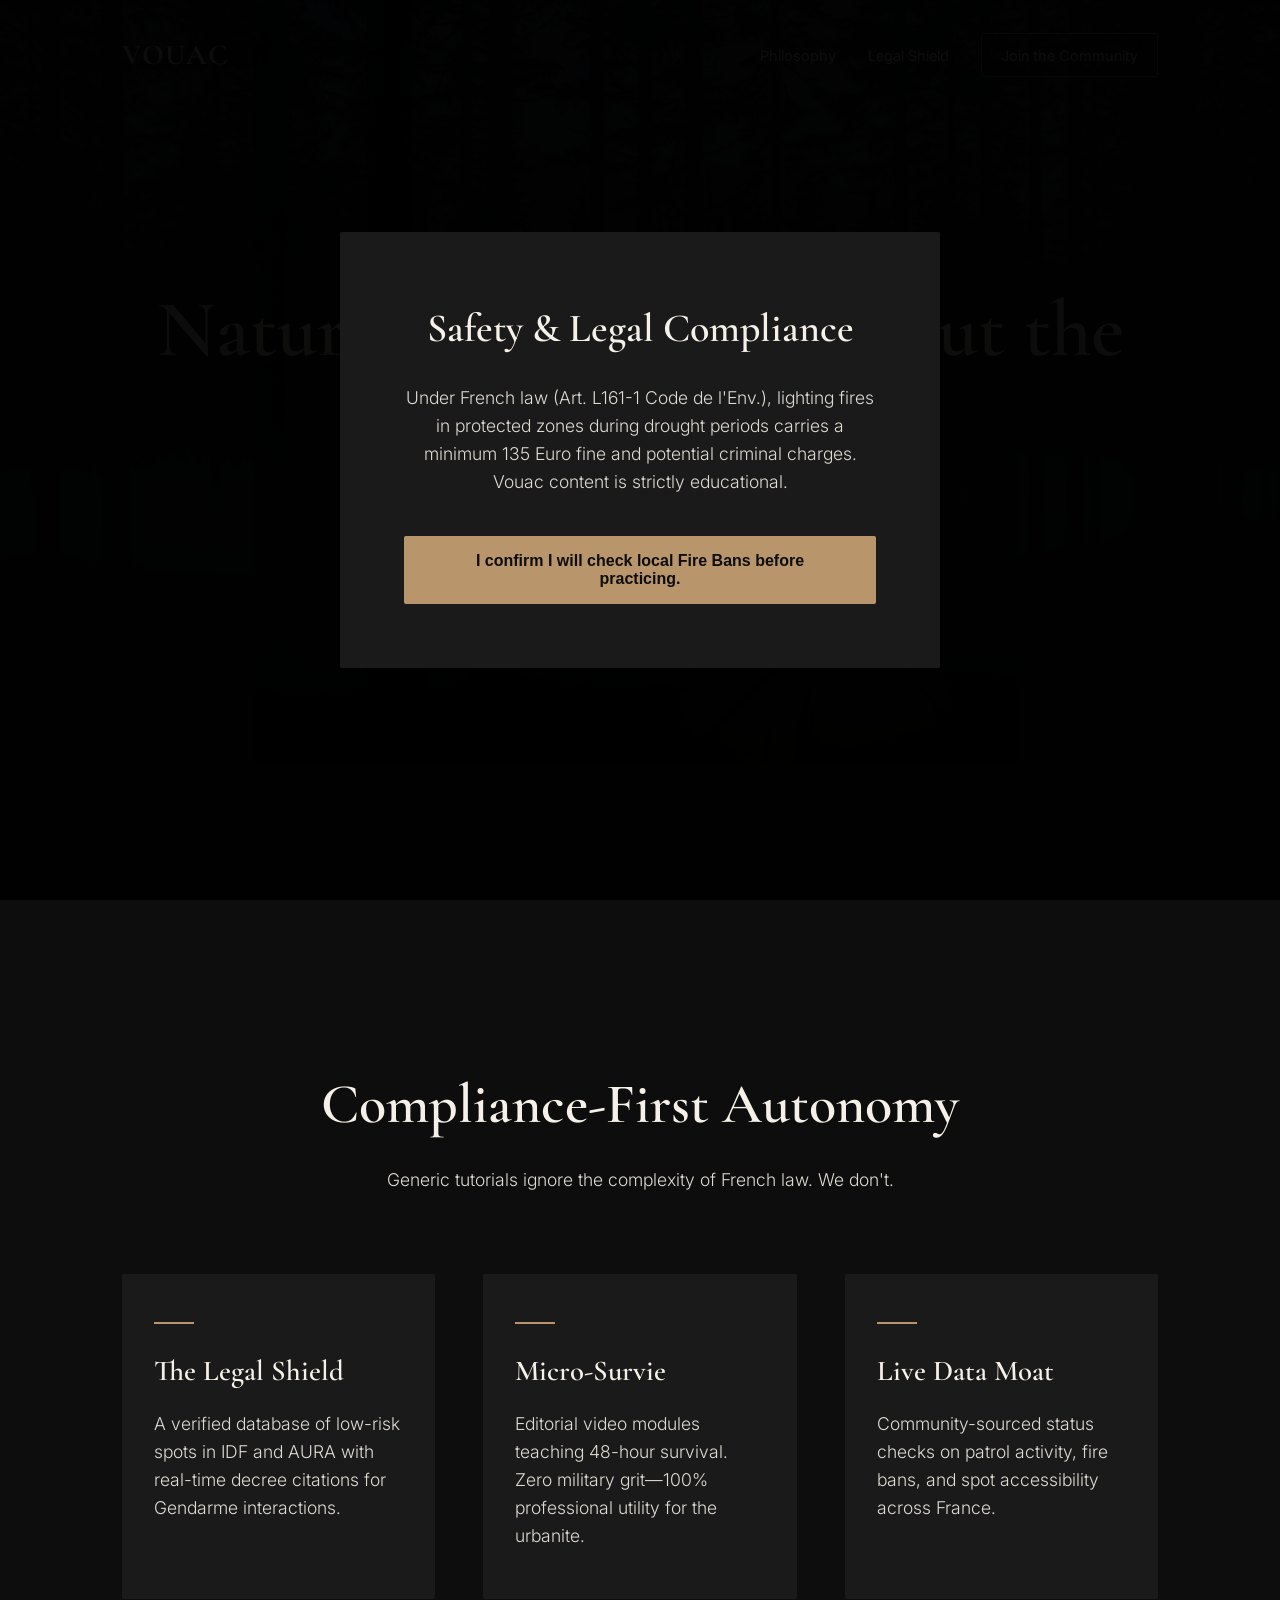
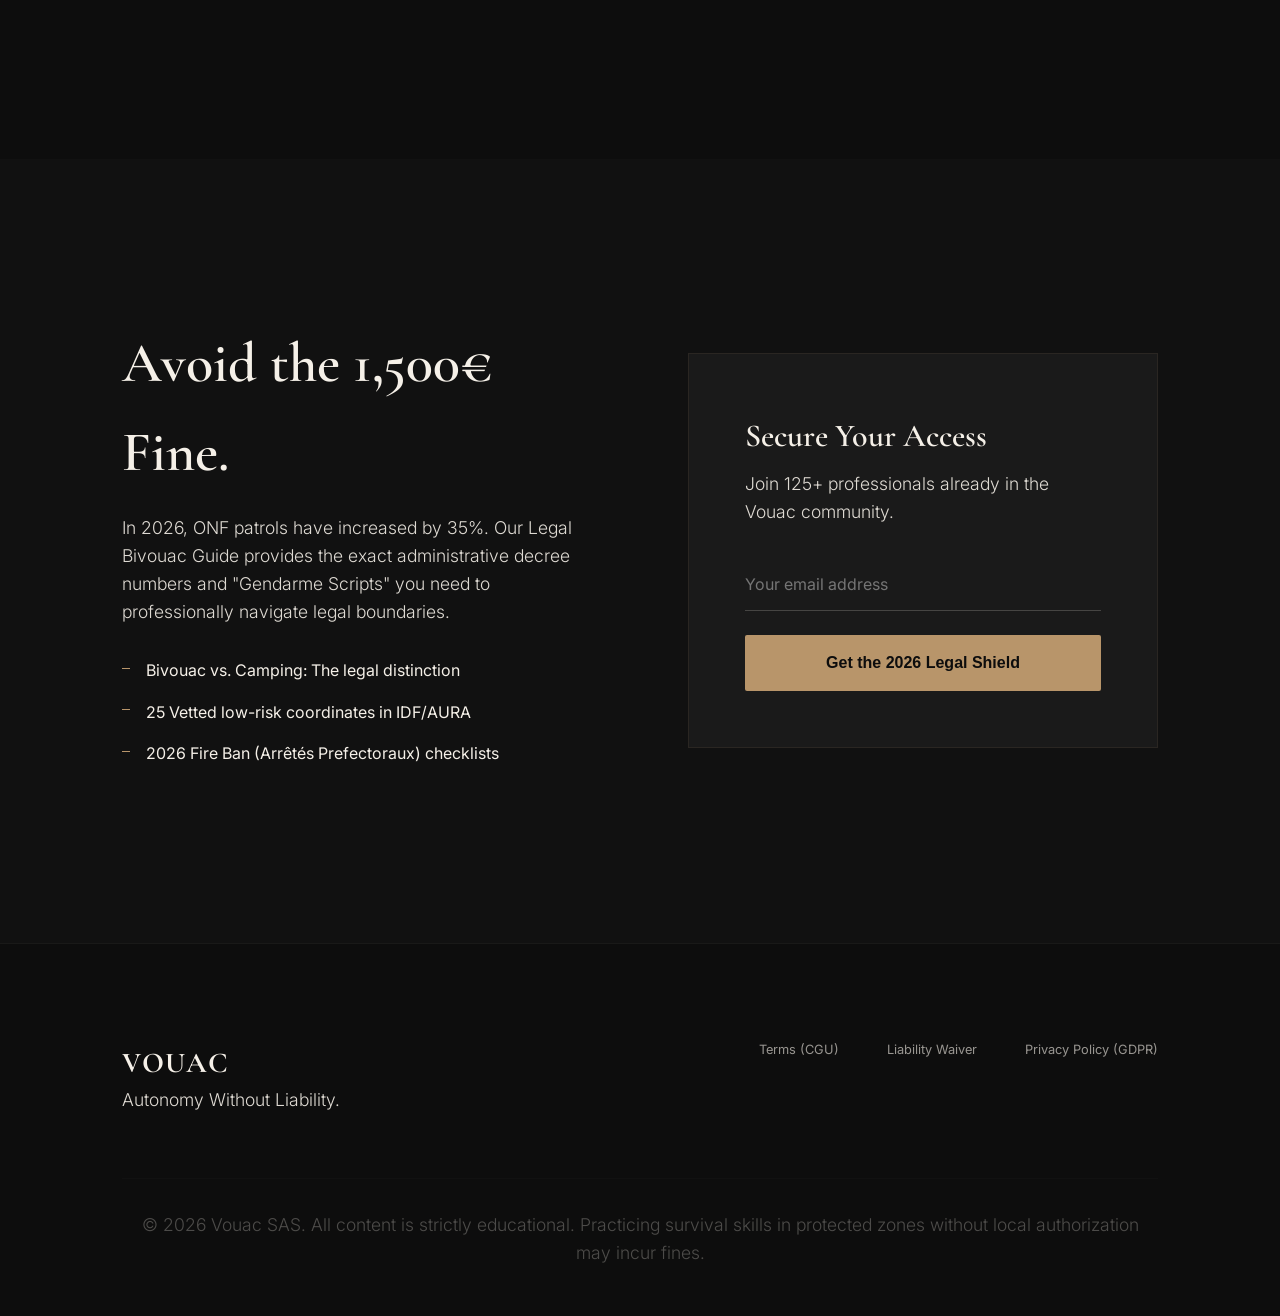
==== index.html @ 2a06ee74 "feat: website generated by baget.ai" ====
<!DOCTYPE html>
<html lang="en">
<head>
    <meta charset="UTF-8">
    <meta name="viewport" content="width=device-width, initial-scale=1.0">
    <title>Vouac | Autonomy Without Liability</title>
    <link rel="preconnect" href="https://fonts.googleapis.com">
    <link rel="preconnect" href="https://fonts.gstatic.com" crossorigin>
    <link href="https://fonts.googleapis.com/css2?family=Cormorant+Garamond:wght@400;600;700&family=Inter:wght@300;400;600&display=swap" rel="stylesheet">
    <link rel="stylesheet" href="style.css">
</head>
<body>

    <header>
        <nav class="container">
            <div class="logo">VOUAC</div>
            <div class="nav-links">
                <a href="#features">Philosophy</a>
                <a href="#shield">Legal Shield</a>
                <a href="#waitlist" class="btn-outline">Join the Community</a>
            </div>
        </nav>
    </header>

    <main>
        <section class="hero">
            <div class="hero-bg" style="background-image: url('images/editorial-photography-of-a-minimalist-bi.png');"></div>
            <div class="hero-overlay"></div>
            <div class="container hero-content">
                <p class="eyebrow">The Intelligence of Bivouacking</p>
                <h1>Nature Autonomy without the Fines.</h1>
                <p class="hero-sub">The legal blueprint for wilderness survival. 48 hours of independence, 100% legal peace of mind.</p>
                <div class="hero-actions">
                    <a href="#waitlist" class="btn-primary">Download the 2026 Legal Guide</a>
                    <a href="#features" class="btn-secondary">Explore the Curriculum</a>
                </div>
            </div>
        </section>

        <section id="features" class="features">
            <div class="container">
                <div class="section-header">
                    <h2>Compliance-First Autonomy</h2>
                    <p>Generic tutorials ignore the complexity of French law. We don't.</p>
                </div>
                <div class="feature-grid">
                    <div class="feature-card">
                        <span class="accent-line"></span>
                        <h3>The Legal Shield</h3>
                        <p>A verified database of low-risk spots in IDF and AURA with real-time decree citations for Gendarme interactions.</p>
                    </div>
                    <div class="feature-card">
                        <span class="accent-line"></span>
                        <h3>Micro-Survie</h3>
                        <p>Editorial video modules teaching 48-hour survival. Zero military grit—100% professional utility for the urbanite.</p>
                    </div>
                    <div class="feature-card">
                        <span class="accent-line"></span>
                        <h3>Live Data Moat</h3>
                        <p>Community-sourced status checks on patrol activity, fire bans, and spot accessibility across France.</p>
                    </div>
                </div>
            </div>
        </section>

        <section id="shield" class="lead-magnet">
            <div class="container split">
                <div class="split-content">
                    <h2>Avoid the 1,500€ Fine.</h2>
                    <p>In 2026, ONF patrols have increased by 35%. Our Legal Bivouac Guide provides the exact administrative decree numbers and "Gendarme Scripts" you need to professionally navigate legal boundaries.</p>
                    <ul class="feature-list">
                        <li>Bivouac vs. Camping: The legal distinction</li>
                        <li>25 Vetted low-risk coordinates in IDF/AURA</li>
                        <li>2026 Fire Ban (Arrêtés Prefectoraux) checklists</li>
                    </ul>
                </div>
                <div id="waitlist" class="split-form">
                    <div class="form-wrapper">
                        <h3>Secure Your Access</h3>
                        <p>Join <span id="signup-count">...</span> professionals already in the Vouac community.</p>
                        <form id="waitlist-form">
                            <input type="email" name="email" placeholder="Your email address" required>
                            <button type="submit" id="submit-btn">Get the 2026 Legal Shield</button>
                        </form>
                        <p id="form-response" class="hidden"></p>
                    </div>
                </div>
            </div>
        </section>
    </main>

    <footer>
        <div class="container">
            <div class="footer-grid">
                <div class="footer-brand">
                    <div class="logo">VOUAC</div>
                    <p>Autonomy Without Liability.</p>
                </div>
                <div class="footer-links">
                    <a href="#">Terms (CGU)</a>
                    <a href="#">Liability Waiver</a>
                    <a href="#">Privacy Policy (GDPR)</a>
                </div>
            </div>
            <div class="footer-legal">
                <p>&copy; 2026 Vouac SAS. All content is strictly educational. Practicing survival skills in protected zones without local authorization may incur fines.</p>
            </div>
        </div>
    </footer>

    <!-- Fire Safety Modal -->
    <div id="legal-fire-gate" class="modal-overlay hidden">
        <div class="modal-content">
            <h3>Safety & Legal Compliance</h3>
            <p>Under French law (Art. L161-1 Code de l'Env.), lighting fires in protected zones during drought periods carries a minimum 135 Euro fine and potential criminal charges. Vouac content is strictly educational.</p>
            <button onclick="closeModal()" class="btn-primary">I confirm I will check local Fire Bans before practicing.</button>
        </div>
    </div>

    <script src="script.js"></script>
</body>
</html>
---- style.css ----
:root {
    --bg-color: #0D0D0D;
    --text-color: #F5F0E8;
    --accent-color: #B8956A;
    --card-bg: #1A1A1A;
    --font-header: 'Cormorant Garamond', serif;
    --font-body: 'Inter', sans-serif;
}

* {
    margin: 0;
    padding: 0;
    box-sizing: border-box;
}

body {
    background-color: var(--bg-color);
    color: var(--text-color);
    font-family: var(--font-body);
    line-height: 1.6;
    overflow-x: hidden;
}

.container {
    max-width: 1100px;
    margin: 0 auto;
    padding: 0 2rem;
}

.hidden {
    display: none !important;
}

/* Typography */
h1, h2, h3 {
    font-family: var(--font-header);
    font-weight: 600;
}

h1 {
    font-size: clamp(3rem, 8vw, 5rem);
    line-height: 1.1;
    margin-bottom: 1.5rem;
}

h2 {
    font-size: clamp(2rem, 5vw, 3.5rem);
    margin-bottom: 1rem;
}

p {
    font-weight: 300;
    font-size: 1.1rem;
    opacity: 0.9;
}

.eyebrow {
    font-family: var(--font-body);
    text-transform: uppercase;
    letter-spacing: 0.2rem;
    font-size: 0.8rem;
    color: var(--accent-color);
    margin-bottom: 1rem;
    display: block;
}

/* Navigation */
header {
    position: absolute;
    top: 0;
    width: 100%;
    z-index: 100;
    padding: 2rem 0;
}

nav {
    display: flex;
    justify-content: space-between;
    align-items: center;
}

.logo {
    font-family: var(--font-header);
    font-size: 1.8rem;
    font-weight: 700;
    letter-spacing: 0.1rem;
    color: var(--text-color);
}

.nav-links {
    display: flex;
    gap: 2rem;
    align-items: center;
}

.nav-links a {
    color: var(--text-color);
    text-decoration: none;
    font-size: 0.9rem;
    transition: color 0.3s;
}

.nav-links a:hover {
    color: var(--accent-color);
}

/* Buttons */
.btn-primary {
    background-color: var(--accent-color);
    color: var(--bg-color);
    padding: 1rem 2rem;
    text-decoration: none;
    font-weight: 600;
    border-radius: 2px;
    transition: all 0.3s;
    display: inline-block;
}

.btn-primary:hover {
    box-shadow: 0 0 30px rgba(184, 149, 106, 0.2);
    transform: translateY(-2px);
}

.btn-secondary {
    background: transparent;
    border: 1px solid rgba(245, 240, 228, 0.3);
    color: var(--text-color);
    padding: 1rem 2rem;
    text-decoration: none;
    font-weight: 400;
    border-radius: 2px;
    margin-left: 1rem;
    transition: all 0.3s;
    display: inline-block;
}

.btn-secondary:hover {
    border-color: var(--accent-color);
}

.btn-outline {
    border: 1px solid var(--accent-color);
    color: var(--accent-color);
    padding: 0.6rem 1.2rem;
    text-decoration: none;
    border-radius: 2px;
    font-size: 0.8rem;
}

/* Hero Section */
.hero {
    height: 100vh;
    position: relative;
    display: flex;
    align-items: center;
    overflow: hidden;
}

.hero-bg {
    position: absolute;
    top: 0;
    left: 0;
    width: 100%;
    height: 100%;
    background-size: cover;
    background-position: center;
    filter: brightness(0.6);
}

.hero-overlay {
    position: absolute;
    top: 0;
    left: 0;
    width: 100%;
    height: 100%;
    background: linear-gradient(0deg, rgba(13,13,13,1) 0%, rgba(13,13,13,0.4) 100%);
}

.hero-content {
    position: relative;
    z-index: 10;
    text-align: center;
}

.hero-sub {
    max-width: 600px;
    margin: 0 auto 2.5rem;
    font-size: 1.25rem;
}

/* Features */
.features {
    padding: 10rem 0;
}

.section-header {
    text-align: center;
    margin-bottom: 5rem;
}

.feature-grid {
    display: grid;
    grid-template-columns: repeat(auto-fit, minmax(300px, 1fr));
    gap: 3rem;
}

.feature-card {
    background-color: var(--card-bg);
    padding: 3rem 2rem;
    border-radius: 2px;
    transition: transform 0.3s, box-shadow 0.3s;
    position: relative;
}

.feature-card:hover {
    transform: translateY(-10px);
    box-shadow: 0 10px 40px rgba(0,0,0,0.5);
}

.accent-line {
    display: block;
    width: 40px;
    height: 2px;
    background-color: var(--accent-color);
    margin-bottom: 1.5rem;
}

.feature-card h3 {
    margin-bottom: 1rem;
    font-size: 1.8rem;
}

/* Lead Magnet */
.lead-magnet {
    padding: 10rem 0;
    background-color: #111;
}

.split {
    display: grid;
    grid-template-columns: 1fr 1fr;
    gap: 6rem;
    align-items: center;
}

.feature-list {
    list-style: none;
    margin-top: 2rem;
}

.feature-list li {
    margin-bottom: 1rem;
    padding-left: 1.5rem;
    position: relative;
}

.feature-list li::before {
    content: '';
    position: absolute;
    left: 0;
    top: 0.6rem;
    width: 8px;
    height: 1px;
    background-color: var(--accent-color);
}

.form-wrapper {
    background-color: var(--card-bg);
    padding: 3.5rem;
    border: 1px solid rgba(184, 149, 106, 0.1);
}

.form-wrapper h3 {
    margin-bottom: 0.5rem;
    font-size: 2rem;
}

.form-wrapper p {
    margin-bottom: 2rem;
}

form {
    display: flex;
    flex-direction: column;
    gap: 1.5rem;
}

input {
    background: transparent;
    border: none;
    border-bottom: 1px solid rgba(245, 240, 228, 0.2);
    padding: 1rem 0;
    color: var(--text-color);
    font-family: var(--font-body);
    font-size: 1rem;
    outline: none;
    transition: border-color 0.3s;
}

input:focus {
    border-color: var(--accent-color);
}

button {
    background-color: var(--accent-color);
    color: var(--bg-color);
    border: none;
    padding: 1.2rem;
    font-size: 1rem;
    font-weight: 600;
    border-radius: 2px;
    cursor: pointer;
    transition: all 0.3s;
}

button:hover {
    box-shadow: 0 0 30px rgba(184, 149, 106, 0.2);
}

/* Modal */
.modal-overlay {
    position: fixed;
    top: 0;
    left: 0;
    width: 100%;
    height: 100%;
    background: rgba(0,0,0,0.95);
    z-index: 1000;
    display: flex;
    align-items: center;
    justify-content: center;
}

.modal-content {
    background: var(--card-bg);
    padding: 4rem;
    max-width: 600px;
    text-align: center;
    border-radius: 2px;
}

.modal-content h3 {
    font-size: 2.5rem;
    margin-bottom: 1.5rem;
}

.modal-content p {
    margin-bottom: 2.5rem;
}

/* Footer */
footer {
    padding: 6rem 0 3rem;
    border-top: 1px solid rgba(245, 240, 228, 0.05);
}

.footer-grid {
    display: flex;
    justify-content: space-between;
    margin-bottom: 4rem;
}

.footer-links {
    display: flex;
    gap: 3rem;
}

.footer-links a {
    color: var(--text-color);
    text-decoration: none;
    opacity: 0.6;
    font-size: 0.8rem;
    transition: opacity 0.3s;
}

.footer-links a:hover {
    opacity: 1;
}

.footer-legal {
    text-align: center;
    opacity: 0.3;
    font-size: 0.75rem;
    border-top: 1px solid rgba(245, 240, 228, 0.05);
    padding-top: 2rem;
}

@media (max-width: 768px) {
    .nav-links { display: none; }
    .split { grid-template-columns: 1fr; gap: 3rem; }
    .hero-actions { display: flex; flex-direction: column; gap: 1rem; }
    .btn-secondary { margin-left: 0; }
}
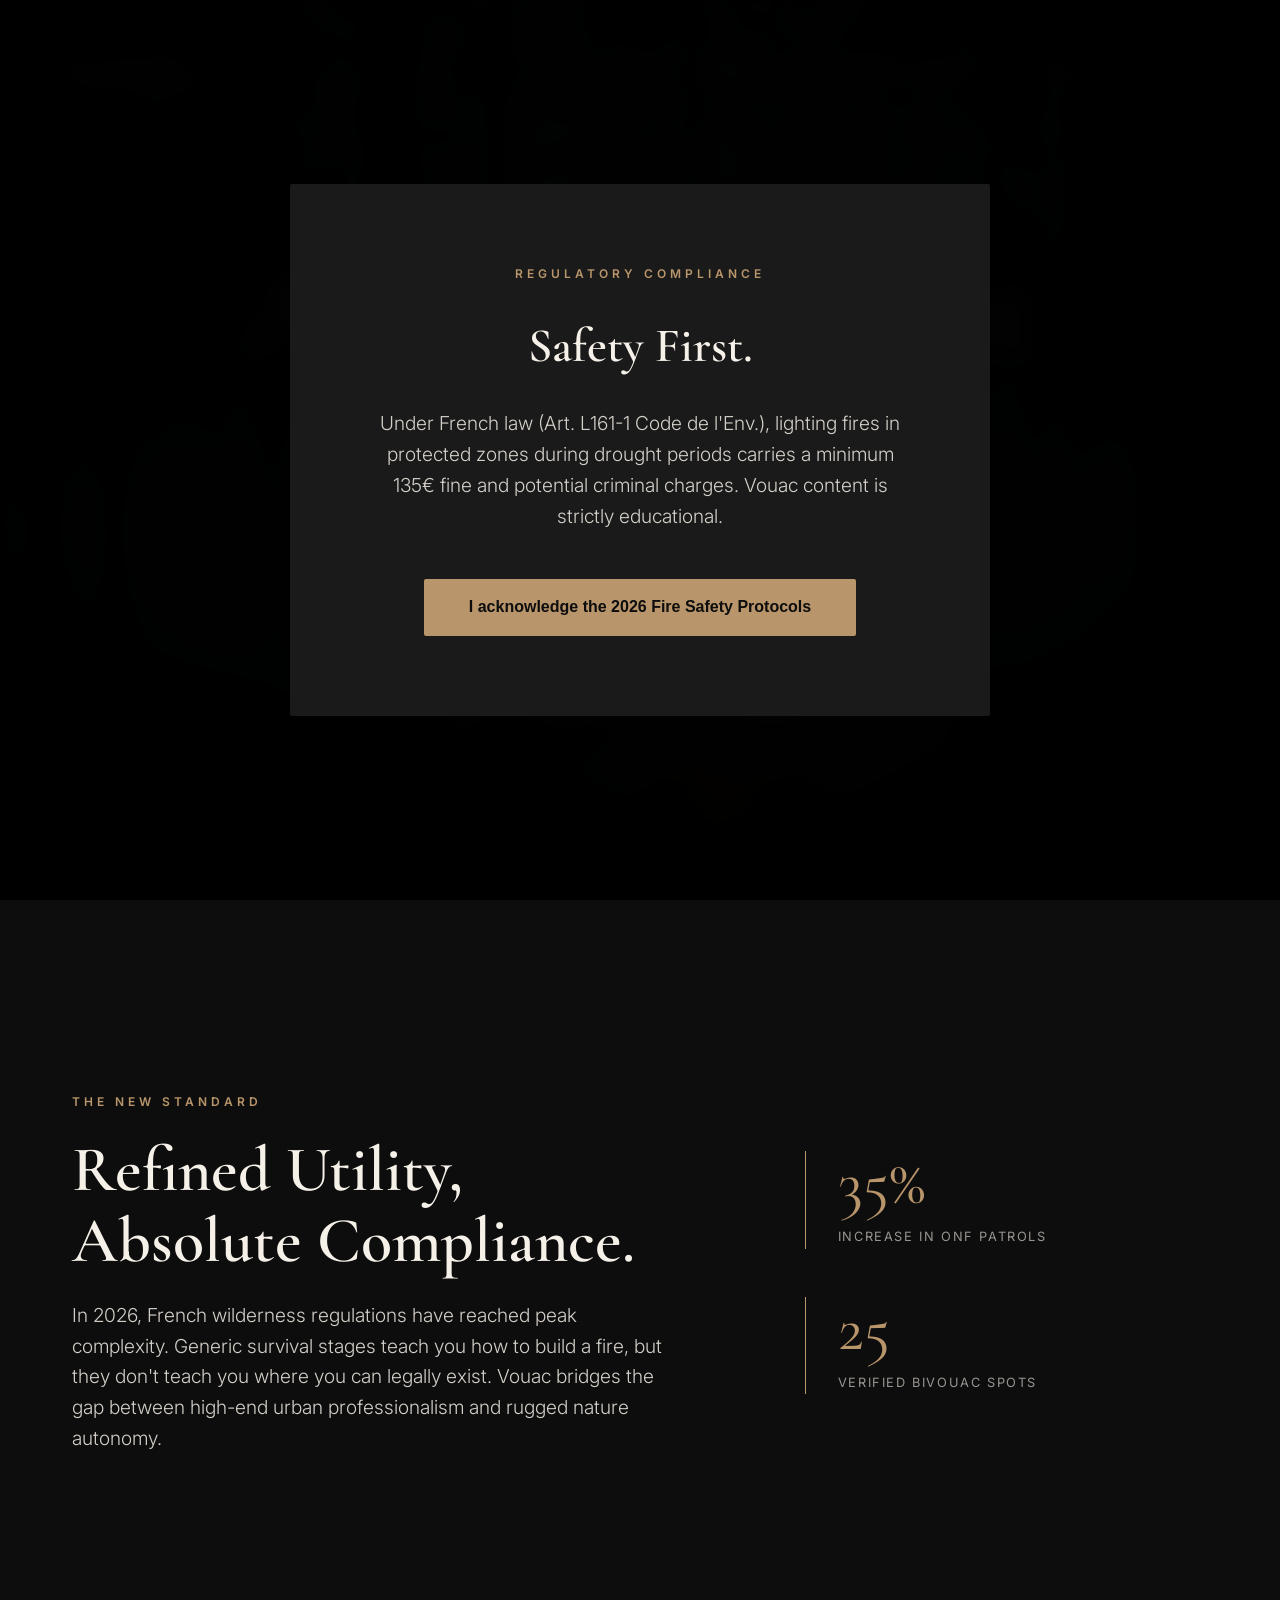
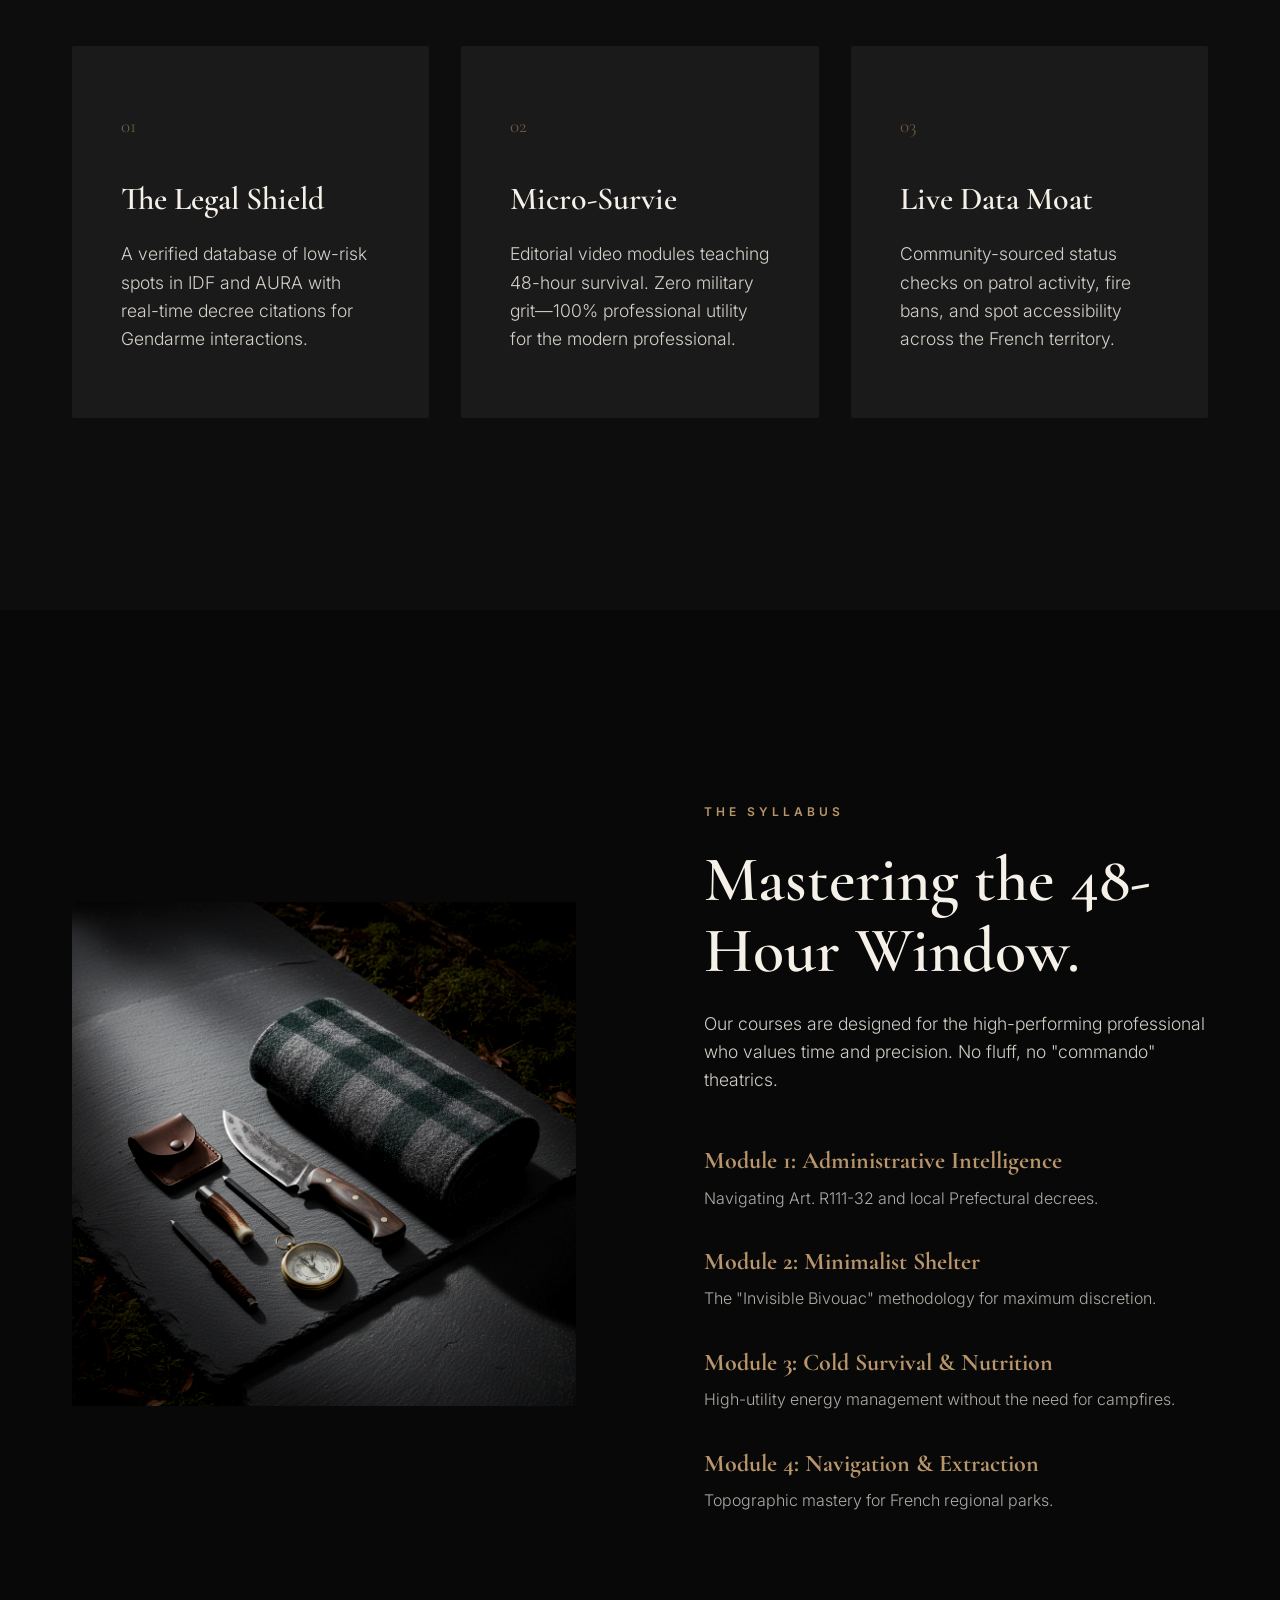
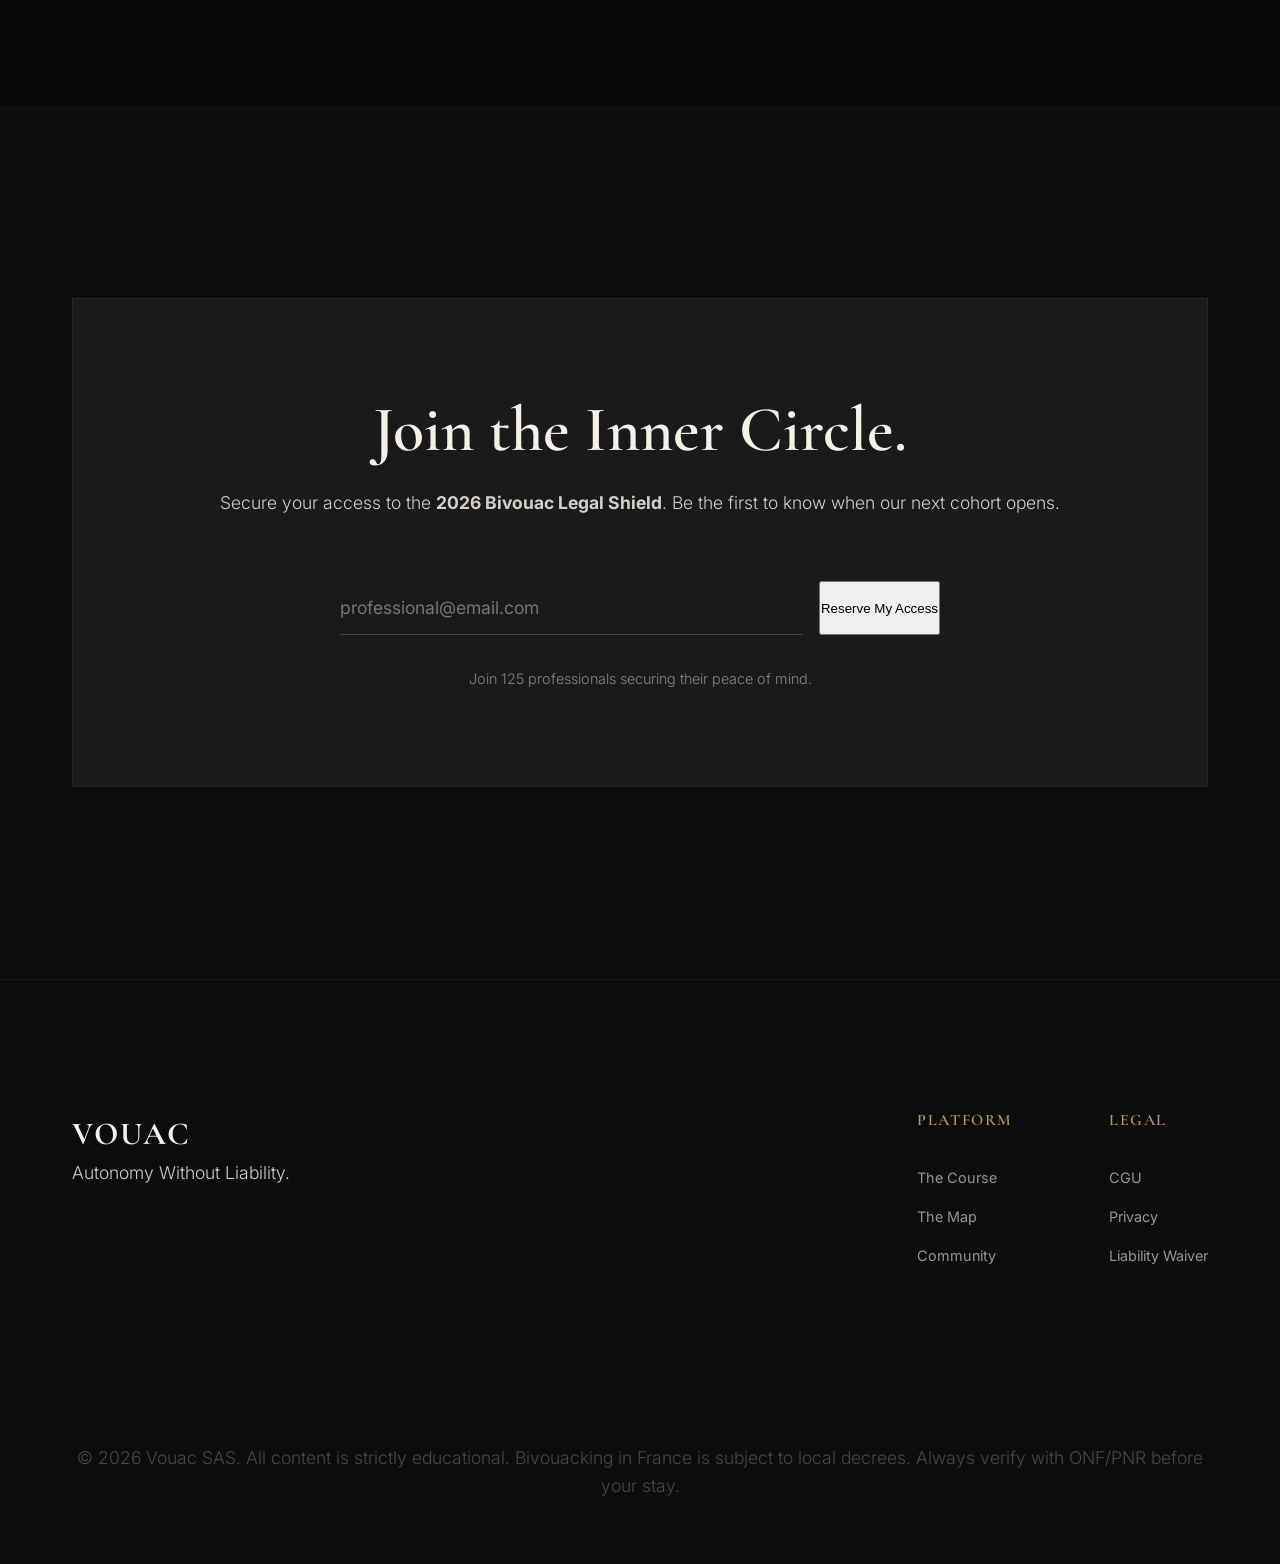
==== commit 01ce2285: "feat: website generated by baget.ai" ====
--- a/index.html
+++ b/index.html
@@ -6,7 +6,7 @@
     <title>Vouac | Autonomy Without Liability</title>
     <link rel="preconnect" href="https://fonts.googleapis.com">
     <link rel="preconnect" href="https://fonts.gstatic.com" crossorigin>
-    <link href="https://fonts.googleapis.com/css2?family=Cormorant+Garamond:wght@400;600;700&family=Inter:wght@300;400;600&display=swap" rel="stylesheet">
+    <link href="https://fonts.googleapis.com/css2?family=Cormorant+Garamond:ital,wght@0,400;0,600;0,700;1,400&family=Inter:wght@300;400;600&display=swap" rel="stylesheet">
     <link rel="stylesheet" href="style.css">
 </head>
 <body>
@@ -15,74 +15,127 @@
         <nav class="container">
             <div class="logo">VOUAC</div>
             <div class="nav-links">
-                <a href="#features">Philosophy</a>
+                <a href="#philosophy">Philosophy</a>
+                <a href="#curriculum">Curriculum</a>
                 <a href="#shield">Legal Shield</a>
-                <a href="#waitlist" class="btn-outline">Join the Community</a>
+                <a href="#waitlist" class="cta-nav">Secure Access</a>
             </div>
         </nav>
     </header>
 
     <main>
+        <!-- Hero Section -->
         <section class="hero">
             <div class="hero-bg" style="background-image: url('images/editorial-photography-of-a-minimalist-bi.png');"></div>
             <div class="hero-overlay"></div>
             <div class="container hero-content">
-                <p class="eyebrow">The Intelligence of Bivouacking</p>
-                <h1>Nature Autonomy without the Fines.</h1>
-                <p class="hero-sub">The legal blueprint for wilderness survival. 48 hours of independence, 100% legal peace of mind.</p>
+                <span class="eyebrow">The Intelligence of Bivouacking</span>
+                <h1>Autonomy Without Liability.</h1>
+                <p class="hero-sub">Vouac is the legal blueprint for wilderness survival in France. Mastering the wild without the 1,500€ fine.</p>
                 <div class="hero-actions">
-                    <a href="#waitlist" class="btn-primary">Download the 2026 Legal Guide</a>
-                    <a href="#features" class="btn-secondary">Explore the Curriculum</a>
+                    <a href="#waitlist" class="btn-primary">Get the 2026 Legal Guide</a>
+                    <a href="#philosophy" class="btn-secondary">Learn Our Philosophy</a>
                 </div>
             </div>
         </section>
 
-        <section id="features" class="features">
+        <!-- Philosophy Section -->
+        <section id="philosophy" class="philosophy">
             <div class="container">
-                <div class="section-header">
-                    <h2>Compliance-First Autonomy</h2>
-                    <p>Generic tutorials ignore the complexity of French law. We don't.</p>
-                </div>
-                <div class="feature-grid">
-                    <div class="feature-card">
-                        <span class="accent-line"></span>
-                        <h3>The Legal Shield</h3>
-                        <p>A verified database of low-risk spots in IDF and AURA with real-time decree citations for Gendarme interactions.</p>
+                <div class="split-intro">
+                    <div class="intro-text">
+                        <span class="eyebrow">The New Standard</span>
+                        <h2>Refined Utility, Absolute Compliance.</h2>
+                        <p>In 2026, French wilderness regulations have reached peak complexity. Generic survival stages teach you how to build a fire, but they don't teach you where you can legally exist. Vouac bridges the gap between high-end urban professionalism and rugged nature autonomy.</p>
                     </div>
-                    <div class="feature-card">
-                        <span class="accent-line"></span>
-                        <h3>Micro-Survie</h3>
-                        <p>Editorial video modules teaching 48-hour survival. Zero military grit—100% professional utility for the urbanite.</p>
-                    </div>
-                    <div class="feature-card">
-                        <span class="accent-line"></span>
-                        <h3>Live Data Moat</h3>
-                        <p>Community-sourced status checks on patrol activity, fire bans, and spot accessibility across France.</p>
+                    <div class="intro-stats">
+                        <div class="stat-card">
+                            <span class="stat-number">35%</span>
+                            <span class="stat-label">Increase in ONF Patrols</span>
+                        </div>
+                        <div class="stat-card">
+                            <span class="stat-number">25</span>
+                            <span class="stat-label">Verified Bivouac Spots</span>
+                        </div>
                     </div>
                 </div>
             </div>
         </section>
 
-        <section id="shield" class="lead-magnet">
-            <div class="container split">
-                <div class="split-content">
-                    <h2>Avoid the 1,500€ Fine.</h2>
-                    <p>In 2026, ONF patrols have increased by 35%. Our Legal Bivouac Guide provides the exact administrative decree numbers and "Gendarme Scripts" you need to professionally navigate legal boundaries.</p>
-                    <ul class="feature-list">
-                        <li>Bivouac vs. Camping: The legal distinction</li>
-                        <li>25 Vetted low-risk coordinates in IDF/AURA</li>
-                        <li>2026 Fire Ban (Arrêtés Prefectoraux) checklists</li>
+        <!-- Feature Grid -->
+        <section class="features">
+            <div class="container">
+                <div class="feature-grid">
+                    <div class="feature-card">
+                        <div class="card-icon">01</div>
+                        <h3>The Legal Shield</h3>
+                        <p>A verified database of low-risk spots in IDF and AURA with real-time decree citations for Gendarme interactions.</p>
+                    </div>
+                    <div class="feature-card">
+                        <div class="card-icon">02</div>
+                        <h3>Micro-Survie</h3>
+                        <p>Editorial video modules teaching 48-hour survival. Zero military grit—100% professional utility for the modern professional.</p>
+                    </div>
+                    <div class="feature-card">
+                        <div class="card-icon">03</div>
+                        <h3>Live Data Moat</h3>
+                        <p>Community-sourced status checks on patrol activity, fire bans, and spot accessibility across the French territory.</p>
+                    </div>
+                </div>
+            </div>
+        </section>
+
+        <!-- Curriculum Section -->
+        <section id="curriculum" class="curriculum">
+            <div class="container split-curriculum">
+                <div class="curriculum-image">
+                    <img src="images/cinematic-editorial-photography-of-a-hig.png" alt="High-end survival gear set">
+                </div>
+                <div class="curriculum-content">
+                    <span class="eyebrow">The Syllabus</span>
+                    <h2>Mastering the 48-Hour Window.</h2>
+                    <p>Our courses are designed for the high-performing professional who values time and precision. No fluff, no "commando" theatrics.</p>
+                    <ul class="curriculum-list">
+                        <li>
+                            <strong>Module 1: Administrative Intelligence</strong>
+                            <span>Navigating Art. R111-32 and local Prefectural decrees.</span>
+                        </li>
+                        <li>
+                            <strong>Module 2: Minimalist Shelter</strong>
+                            <span>The "Invisible Bivouac" methodology for maximum discretion.</span>
+                        </li>
+                        <li>
+                            <strong>Module 3: Cold Survival & Nutrition</strong>
+                            <span>High-utility energy management without the need for campfires.</span>
+                        </li>
+                        <li>
+                            <strong>Module 4: Navigation & Extraction</strong>
+                            <span>Topographic mastery for French regional parks.</span>
+                        </li>
                     </ul>
                 </div>
-                <div id="waitlist" class="split-form">
-                    <div class="form-wrapper">
-                        <h3>Secure Your Access</h3>
-                        <p>Join <span id="signup-count">...</span> professionals already in the Vouac community.</p>
-                        <form id="waitlist-form">
-                            <input type="email" name="email" placeholder="Your email address" required>
-                            <button type="submit" id="submit-btn">Get the 2026 Legal Shield</button>
+            </div>
+        </section>
+
+        <!-- Lead Magnet / Waitlist -->
+        <section id="shield" class="waitlist-section">
+            <div class="container">
+                <div class="waitlist-box">
+                    <div class="waitlist-header">
+                        <h2>Join the Inner Circle.</h2>
+                        <p>Secure your access to the <strong>2026 Bivouac Legal Shield</strong>. Be the first to know when our next cohort opens.</p>
+                    </div>
+                    <div id="waitlist-container">
+                        <form id="waitlist-form" class="waitlist-form">
+                            <div class="input-group">
+                                <input type="email" name="email" placeholder="professional@email.com" required>
+                                <button type="submit" id="submit-btn">Reserve My Access</button>
+                            </div>
+                            <p class="social-proof">Join <span id="signup-count">125</span> professionals securing their peace of mind.</p>
                         </form>
-                        <p id="form-response" class="hidden"></p>
+                        <div id="form-response" class="hidden">
+                            <p class="success-msg">Access reserved. Your 2026 Legal Shield guide is being prepared.</p>
+                        </div>
                     </div>
                 </div>
             </div>
@@ -91,32 +144,42 @@
 
     <footer>
         <div class="container">
-            <div class="footer-grid">
+            <div class="footer-top">
                 <div class="footer-brand">
                     <div class="logo">VOUAC</div>
                     <p>Autonomy Without Liability.</p>
                 </div>
-                <div class="footer-links">
-                    <a href="#">Terms (CGU)</a>
-                    <a href="#">Liability Waiver</a>
-                    <a href="#">Privacy Policy (GDPR)</a>
+                <div class="footer-nav">
+                    <div class="footer-column">
+                        <h4>Platform</h4>
+                        <a href="#">The Course</a>
+                        <a href="#">The Map</a>
+                        <a href="#">Community</a>
+                    </div>
+                    <div class="footer-column">
+                        <h4>Legal</h4>
+                        <a href="#">CGU</a>
+                        <a href="#">Privacy</a>
+                        <a href="#">Liability Waiver</a>
+                    </div>
                 </div>
             </div>
-            <div class="footer-legal">
-                <p>&copy; 2026 Vouac SAS. All content is strictly educational. Practicing survival skills in protected zones without local authorization may incur fines.</p>
+            <div class="footer-bottom">
+                <p>&copy; 2026 Vouac SAS. All content is strictly educational. Bivouacking in France is subject to local decrees. Always verify with ONF/PNR before your stay.</p>
             </div>
         </div>
     </footer>
 
-    <!-- Fire Safety Modal -->
+    <!-- Mandatory Compliance Modal -->
     <div id="legal-fire-gate" class="modal-overlay hidden">
         <div class="modal-content">
-            <h3>Safety & Legal Compliance</h3>
-            <p>Under French law (Art. L161-1 Code de l'Env.), lighting fires in protected zones during drought periods carries a minimum 135 Euro fine and potential criminal charges. Vouac content is strictly educational.</p>
-            <button onclick="closeModal()" class="btn-primary">I confirm I will check local Fire Bans before practicing.</button>
+            <span class="eyebrow">Regulatory Compliance</span>
+            <h3>Safety First.</h3>
+            <p>Under French law (Art. L161-1 Code de l'Env.), lighting fires in protected zones during drought periods carries a minimum 135€ fine and potential criminal charges. Vouac content is strictly educational.</p>
+            <button onclick="closeModal()" class="btn-primary">I acknowledge the 2026 Fire Safety Protocols</button>
         </div>
     </div>
 
     <script src="script.js"></script>
 </body>
-</html>+</html>
--- a/style.css
+++ b/style.css
@@ -5,6 +5,7 @@
     --card-bg: #1A1A1A;
     --font-header: 'Cormorant Garamond', serif;
     --font-body: 'Inter', sans-serif;
+    --transition: all 0.4s cubic-bezier(0.16, 1, 0.3, 1);
 }
 
 * {
@@ -13,16 +14,21 @@
     box-sizing: border-box;
 }
 
+html {
+    scroll-behavior: smooth;
+}
+
 body {
     background-color: var(--bg-color);
     color: var(--text-color);
     font-family: var(--font-body);
     line-height: 1.6;
     overflow-x: hidden;
+    -webkit-font-smoothing: antialiased;
 }
 
 .container {
-    max-width: 1100px;
+    max-width: 1200px;
     margin: 0 auto;
     padding: 0 2rem;
 }
@@ -32,45 +38,53 @@
 }
 
 /* Typography */
-h1, h2, h3 {
+h1, h2, h3, h4 {
     font-family: var(--font-header);
     font-weight: 600;
 }
 
 h1 {
-    font-size: clamp(3rem, 8vw, 5rem);
+    font-size: clamp(3.5rem, 10vw, 6.5rem);
+    line-height: 0.95;
+    margin-bottom: 2rem;
+    letter-spacing: -0.02em;
+}
+
+h2 {
+    font-size: clamp(2.5rem, 6vw, 4rem);
     line-height: 1.1;
     margin-bottom: 1.5rem;
 }
 
-h2 {
-    font-size: clamp(2rem, 5vw, 3.5rem);
+h3 {
+    font-size: 2rem;
     margin-bottom: 1rem;
 }
 
 p {
     font-weight: 300;
     font-size: 1.1rem;
-    opacity: 0.9;
+    opacity: 0.85;
 }
 
 .eyebrow {
     font-family: var(--font-body);
     text-transform: uppercase;
-    letter-spacing: 0.2rem;
-    font-size: 0.8rem;
-    color: var(--accent-color);
-    margin-bottom: 1rem;
+    letter-spacing: 0.25rem;
+    font-size: 0.75rem;
+    font-weight: 600;
+    color: var(--accent-color);
+    margin-bottom: 1.5rem;
     display: block;
 }
 
-/* Navigation */
+/* Header & Nav */
 header {
     position: absolute;
     top: 0;
     width: 100%;
     z-index: 100;
-    padding: 2rem 0;
+    padding: 3rem 0;
 }
 
 nav {
@@ -81,7 +95,7 @@
 
 .logo {
     font-family: var(--font-header);
-    font-size: 1.8rem;
+    font-size: 2rem;
     font-weight: 700;
     letter-spacing: 0.1rem;
     color: var(--text-color);
@@ -89,71 +103,83 @@
 
 .nav-links {
     display: flex;
-    gap: 2rem;
+    gap: 3rem;
     align-items: center;
 }
 
 .nav-links a {
     color: var(--text-color);
     text-decoration: none;
-    font-size: 0.9rem;
-    transition: color 0.3s;
+    font-size: 0.85rem;
+    font-weight: 400;
+    text-transform: uppercase;
+    letter-spacing: 0.1rem;
+    transition: var(--transition);
 }
 
 .nav-links a:hover {
     color: var(--accent-color);
+}
+
+.cta-nav {
+    border: 1px solid var(--accent-color);
+    padding: 0.7rem 1.5rem;
+    color: var(--accent-color) !important;
+    border-radius: 2px;
+}
+
+.cta-nav:hover {
+    background: var(--accent-color);
+    color: var(--bg-color) !important;
 }
 
 /* Buttons */
 .btn-primary {
     background-color: var(--accent-color);
     color: var(--bg-color);
-    padding: 1rem 2rem;
+    padding: 1.2rem 2.8rem;
     text-decoration: none;
     font-weight: 600;
-    border-radius: 2px;
-    transition: all 0.3s;
+    font-size: 1rem;
+    border-radius: 2px;
+    transition: var(--transition);
     display: inline-block;
+    border: none;
+    cursor: pointer;
 }
 
 .btn-primary:hover {
-    box-shadow: 0 0 30px rgba(184, 149, 106, 0.2);
-    transform: translateY(-2px);
+    box-shadow: 0 0 40px rgba(184, 149, 106, 0.25);
+    transform: translateY(-3px);
 }
 
 .btn-secondary {
     background: transparent;
-    border: 1px solid rgba(245, 240, 228, 0.3);
-    color: var(--text-color);
-    padding: 1rem 2rem;
+    border: 1px solid rgba(245, 240, 228, 0.2);
+    color: var(--text-color);
+    padding: 1.2rem 2.8rem;
     text-decoration: none;
     font-weight: 400;
-    border-radius: 2px;
-    margin-left: 1rem;
-    transition: all 0.3s;
+    font-size: 1rem;
+    border-radius: 2px;
+    margin-left: 1.5rem;
+    transition: var(--transition);
     display: inline-block;
 }
 
 .btn-secondary:hover {
     border-color: var(--accent-color);
-}
-
-.btn-outline {
-    border: 1px solid var(--accent-color);
-    color: var(--accent-color);
-    padding: 0.6rem 1.2rem;
-    text-decoration: none;
-    border-radius: 2px;
-    font-size: 0.8rem;
 }
 
 /* Hero Section */
 .hero {
     height: 100vh;
+    min-height: 800px;
     position: relative;
     display: flex;
     align-items: center;
     overflow: hidden;
+    text-align: center;
 }
 
 .hero-bg {
@@ -164,7 +190,7 @@
     height: 100%;
     background-size: cover;
     background-position: center;
-    filter: brightness(0.6);
+    filter: brightness(0.5) scale(1.05);
 }
 
 .hero-overlay {
@@ -173,148 +199,198 @@
     left: 0;
     width: 100%;
     height: 100%;
-    background: linear-gradient(0deg, rgba(13,13,13,1) 0%, rgba(13,13,13,0.4) 100%);
+    background: radial-gradient(circle, rgba(13,13,13,0.2) 0%, rgba(13,13,13,0.9) 100%);
 }
 
 .hero-content {
     position: relative;
     z-index: 10;
-    text-align: center;
 }
 
 .hero-sub {
+    max-width: 700px;
+    margin: 0 auto 3rem;
+    font-size: 1.4rem;
+    font-weight: 300;
+}
+
+/* Philosophy */
+.philosophy {
+    padding: 12rem 0;
+    background-color: var(--bg-color);
+}
+
+.split-intro {
+    display: grid;
+    grid-template-columns: 1.2fr 0.8fr;
+    gap: 8rem;
+    align-items: center;
+}
+
+.intro-text p {
+    font-size: 1.2rem;
     max-width: 600px;
-    margin: 0 auto 2.5rem;
-    font-size: 1.25rem;
+}
+
+.intro-stats {
+    display: flex;
+    flex-direction: column;
+    gap: 3rem;
+}
+
+.stat-card {
+    border-left: 1px solid var(--accent-color);
+    padding-left: 2rem;
+}
+
+.stat-number {
+    display: block;
+    font-family: var(--font-header);
+    font-size: 4rem;
+    line-height: 1;
+    color: var(--accent-color);
+    margin-bottom: 0.5rem;
+}
+
+.stat-label {
+    text-transform: uppercase;
+    letter-spacing: 0.1rem;
+    font-size: 0.8rem;
+    opacity: 0.6;
 }
 
 /* Features */
 .features {
-    padding: 10rem 0;
-}
-
-.section-header {
-    text-align: center;
-    margin-bottom: 5rem;
+    padding-bottom: 12rem;
 }
 
 .feature-grid {
     display: grid;
-    grid-template-columns: repeat(auto-fit, minmax(300px, 1fr));
-    gap: 3rem;
+    grid-template-columns: repeat(3, 1fr);
+    gap: 2rem;
 }
 
 .feature-card {
     background-color: var(--card-bg);
-    padding: 3rem 2rem;
-    border-radius: 2px;
-    transition: transform 0.3s, box-shadow 0.3s;
-    position: relative;
+    padding: 4rem 3rem;
+    border-radius: 2px;
+    transition: var(--transition);
+    border: 1px solid transparent;
 }
 
 .feature-card:hover {
+    border-color: rgba(184, 149, 106, 0.2);
     transform: translateY(-10px);
-    box-shadow: 0 10px 40px rgba(0,0,0,0.5);
-}
-
-.accent-line {
-    display: block;
-    width: 40px;
-    height: 2px;
-    background-color: var(--accent-color);
-    margin-bottom: 1.5rem;
-}
-
-.feature-card h3 {
-    margin-bottom: 1rem;
-    font-size: 1.8rem;
-}
-
-/* Lead Magnet */
-.lead-magnet {
-    padding: 10rem 0;
-    background-color: #111;
-}
-
-.split {
+}
+
+.card-icon {
+    font-family: var(--font-header);
+    font-size: 1.2rem;
+    color: var(--accent-color);
+    margin-bottom: 2rem;
+    opacity: 0.5;
+}
+
+/* Curriculum */
+.curriculum {
+    padding: 12rem 0;
+    background-color: #080808;
+}
+
+.split-curriculum {
     display: grid;
     grid-template-columns: 1fr 1fr;
-    gap: 6rem;
-    align-items: center;
-}
-
-.feature-list {
+    gap: 8rem;
+    align-items: center;
+}
+
+.curriculum-image img {
+    width: 100%;
+    height: auto;
+    border-radius: 2px;
+    filter: grayscale(0.2) contrast(1.1);
+}
+
+.curriculum-list {
     list-style: none;
-    margin-top: 2rem;
-}
-
-.feature-list li {
-    margin-bottom: 1rem;
-    padding-left: 1.5rem;
-    position: relative;
-}
-
-.feature-list li::before {
-    content: '';
-    position: absolute;
-    left: 0;
-    top: 0.6rem;
-    width: 8px;
-    height: 1px;
-    background-color: var(--accent-color);
-}
-
-.form-wrapper {
+    margin-top: 3rem;
+    display: flex;
+    flex-direction: column;
+    gap: 2rem;
+}
+
+.curriculum-list li {
+    display: flex;
+    flex-direction: column;
+}
+
+.curriculum-list li strong {
+    font-family: var(--font-header);
+    font-size: 1.5rem;
+    color: var(--accent-color);
+    margin-bottom: 0.3rem;
+}
+
+.curriculum-list li span {
+    font-size: 1rem;
+    font-weight: 300;
+    opacity: 0.7;
+}
+
+/* Waitlist Section */
+.waitlist-section {
+    padding: 12rem 0;
+    background-color: var(--bg-color);
+}
+
+.waitlist-box {
     background-color: var(--card-bg);
-    padding: 3.5rem;
+    padding: 6rem;
+    text-align: center;
     border: 1px solid rgba(184, 149, 106, 0.1);
 }
 
-.form-wrapper h3 {
-    margin-bottom: 0.5rem;
-    font-size: 2rem;
-}
-
-.form-wrapper p {
+.waitlist-header {
+    margin-bottom: 4rem;
+}
+
+.waitlist-form {
+    max-width: 600px;
+    margin: 0 auto;
+}
+
+.input-group {
+    display: flex;
+    gap: 1rem;
     margin-bottom: 2rem;
 }
 
-form {
-    display: flex;
-    flex-direction: column;
-    gap: 1.5rem;
-}
-
-input {
+.input-group input {
+    flex: 1;
     background: transparent;
     border: none;
     border-bottom: 1px solid rgba(245, 240, 228, 0.2);
     padding: 1rem 0;
     color: var(--text-color);
     font-family: var(--font-body);
-    font-size: 1rem;
+    font-size: 1.1rem;
     outline: none;
-    transition: border-color 0.3s;
-}
-
-input:focus {
+    transition: var(--transition);
+}
+
+.input-group input:focus {
     border-color: var(--accent-color);
 }
 
-button {
-    background-color: var(--accent-color);
-    color: var(--bg-color);
-    border: none;
-    padding: 1.2rem;
-    font-size: 1rem;
-    font-weight: 600;
-    border-radius: 2px;
-    cursor: pointer;
-    transition: all 0.3s;
-}
-
-button:hover {
-    box-shadow: 0 0 30px rgba(184, 149, 106, 0.2);
+.social-proof {
+    font-size: 0.9rem;
+    opacity: 0.5;
+}
+
+.success-msg {
+    font-family: var(--font-header);
+    font-size: 2.5rem;
+    color: var(--accent-color);
 }
 
 /* Modal */
@@ -324,70 +400,91 @@
     left: 0;
     width: 100%;
     height: 100%;
-    background: rgba(0,0,0,0.95);
+    background: rgba(0,0,0,0.98);
     z-index: 1000;
     display: flex;
     align-items: center;
     justify-content: center;
+    backdrop-filter: blur(10px);
 }
 
 .modal-content {
     background: var(--card-bg);
-    padding: 4rem;
-    max-width: 600px;
+    padding: 5rem;
+    max-width: 700px;
     text-align: center;
     border-radius: 2px;
 }
 
 .modal-content h3 {
-    font-size: 2.5rem;
+    font-size: 3rem;
     margin-bottom: 1.5rem;
 }
 
 .modal-content p {
-    margin-bottom: 2.5rem;
+    margin-bottom: 3rem;
+    font-size: 1.2rem;
 }
 
 /* Footer */
 footer {
-    padding: 6rem 0 3rem;
+    padding: 8rem 0 4rem;
     border-top: 1px solid rgba(245, 240, 228, 0.05);
 }
 
-.footer-grid {
+.footer-top {
     display: flex;
     justify-content: space-between;
-    margin-bottom: 4rem;
-}
-
-.footer-links {
-    display: flex;
-    gap: 3rem;
-}
-
-.footer-links a {
+    margin-bottom: 6rem;
+}
+
+.footer-nav {
+    display: flex;
+    gap: 6rem;
+}
+
+.footer-column h4 {
+    color: var(--accent-color);
+    margin-bottom: 2rem;
+    font-size: 1rem;
+    text-transform: uppercase;
+    letter-spacing: 0.1rem;
+}
+
+.footer-column a {
+    display: block;
     color: var(--text-color);
     text-decoration: none;
+    margin-bottom: 1rem;
+    font-size: 0.9rem;
     opacity: 0.6;
-    font-size: 0.8rem;
-    transition: opacity 0.3s;
-}
-
-.footer-links a:hover {
+    transition: var(--transition);
+}
+
+.footer-column a:hover {
     opacity: 1;
-}
-
-.footer-legal {
+    color: var(--accent-color);
+}
+
+.footer-bottom {
     text-align: center;
     opacity: 0.3;
-    font-size: 0.75rem;
+    font-size: 0.8rem;
+    padding-top: 4rem;
     border-top: 1px solid rgba(245, 240, 228, 0.05);
-    padding-top: 2rem;
+}
+
+/* Responsive */
+@media (max-width: 1024px) {
+    .feature-grid { grid-template-columns: 1fr; }
+    .split-intro, .split-curriculum { grid-template-columns: 1fr; gap: 4rem; }
+    .hero h1 { font-size: 4rem; }
+    .waitlist-box { padding: 4rem 2rem; }
 }
 
 @media (max-width: 768px) {
     .nav-links { display: none; }
-    .split { grid-template-columns: 1fr; gap: 3rem; }
-    .hero-actions { display: flex; flex-direction: column; gap: 1rem; }
-    .btn-secondary { margin-left: 0; }
-}+    .input-group { flex-direction: column; }
+    .btn-secondary { margin-left: 0; margin-top: 1rem; }
+    .footer-top { flex-direction: column; gap: 4rem; }
+}
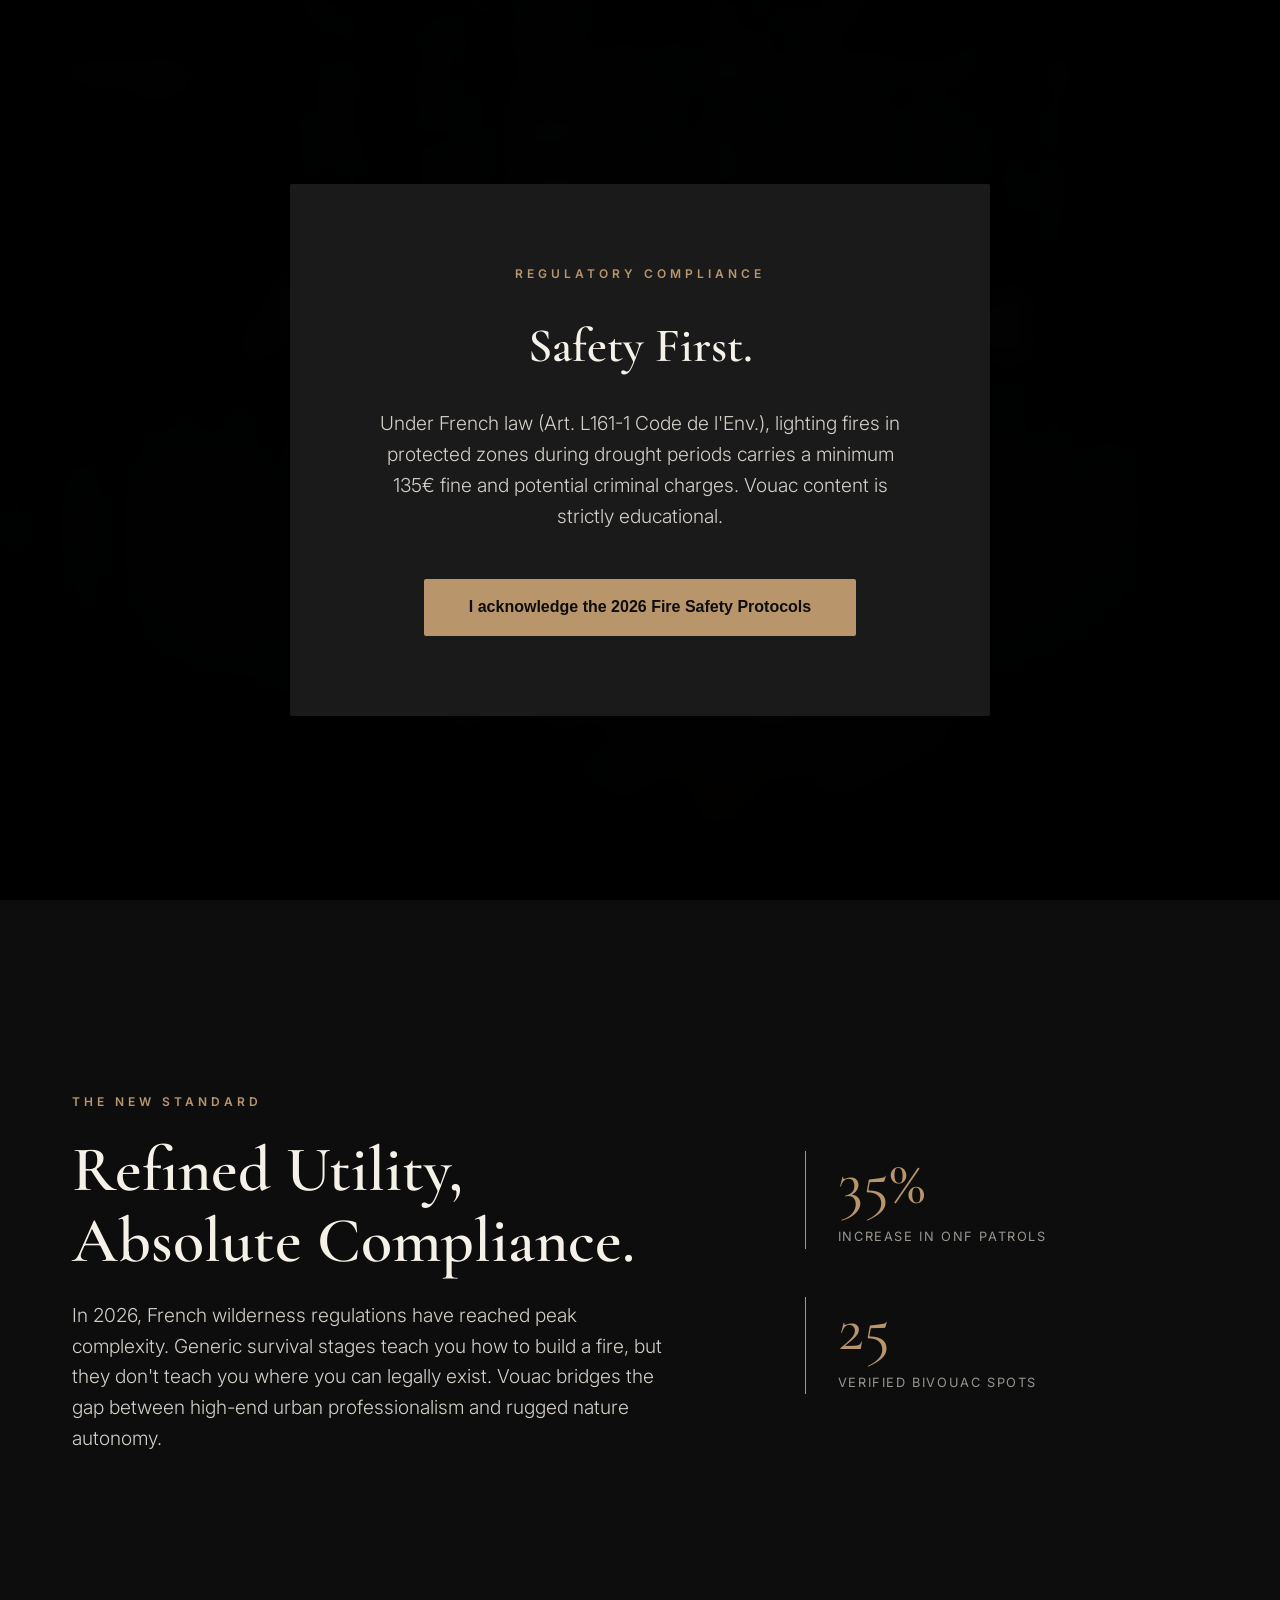
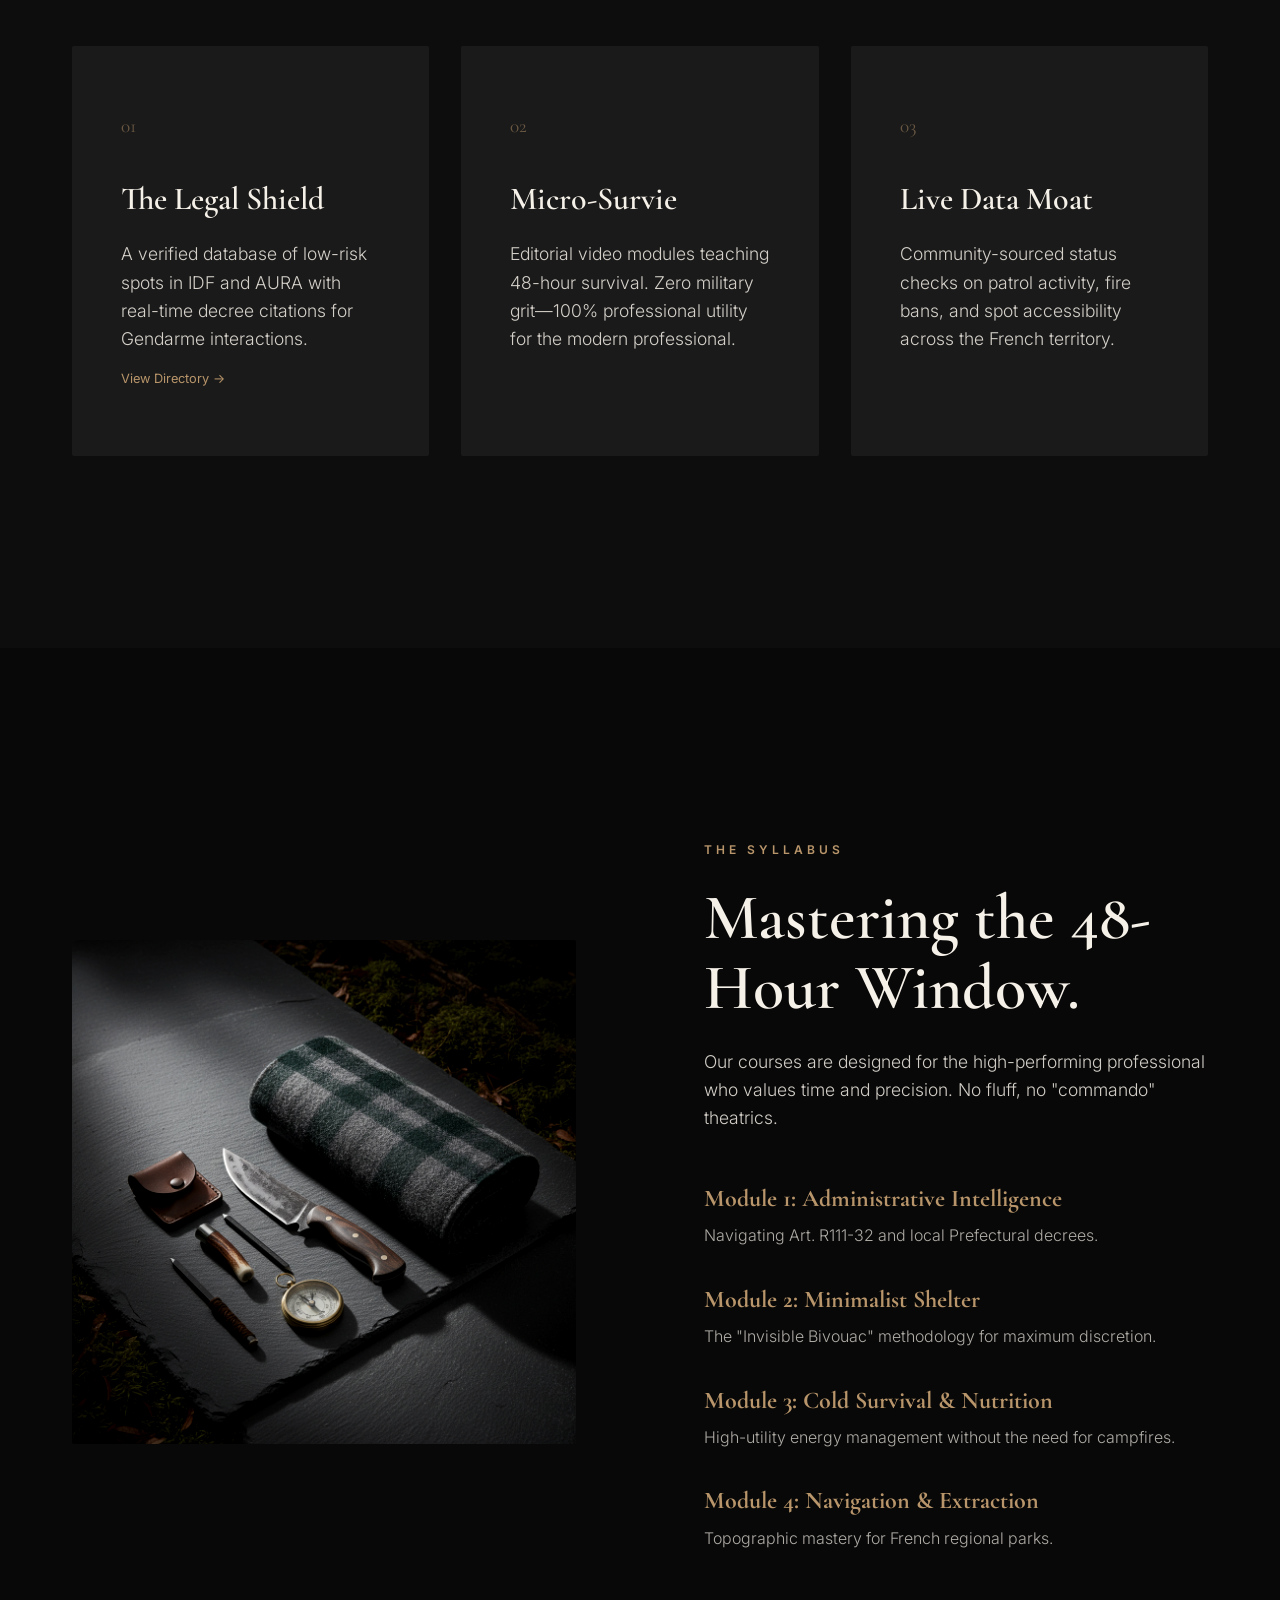
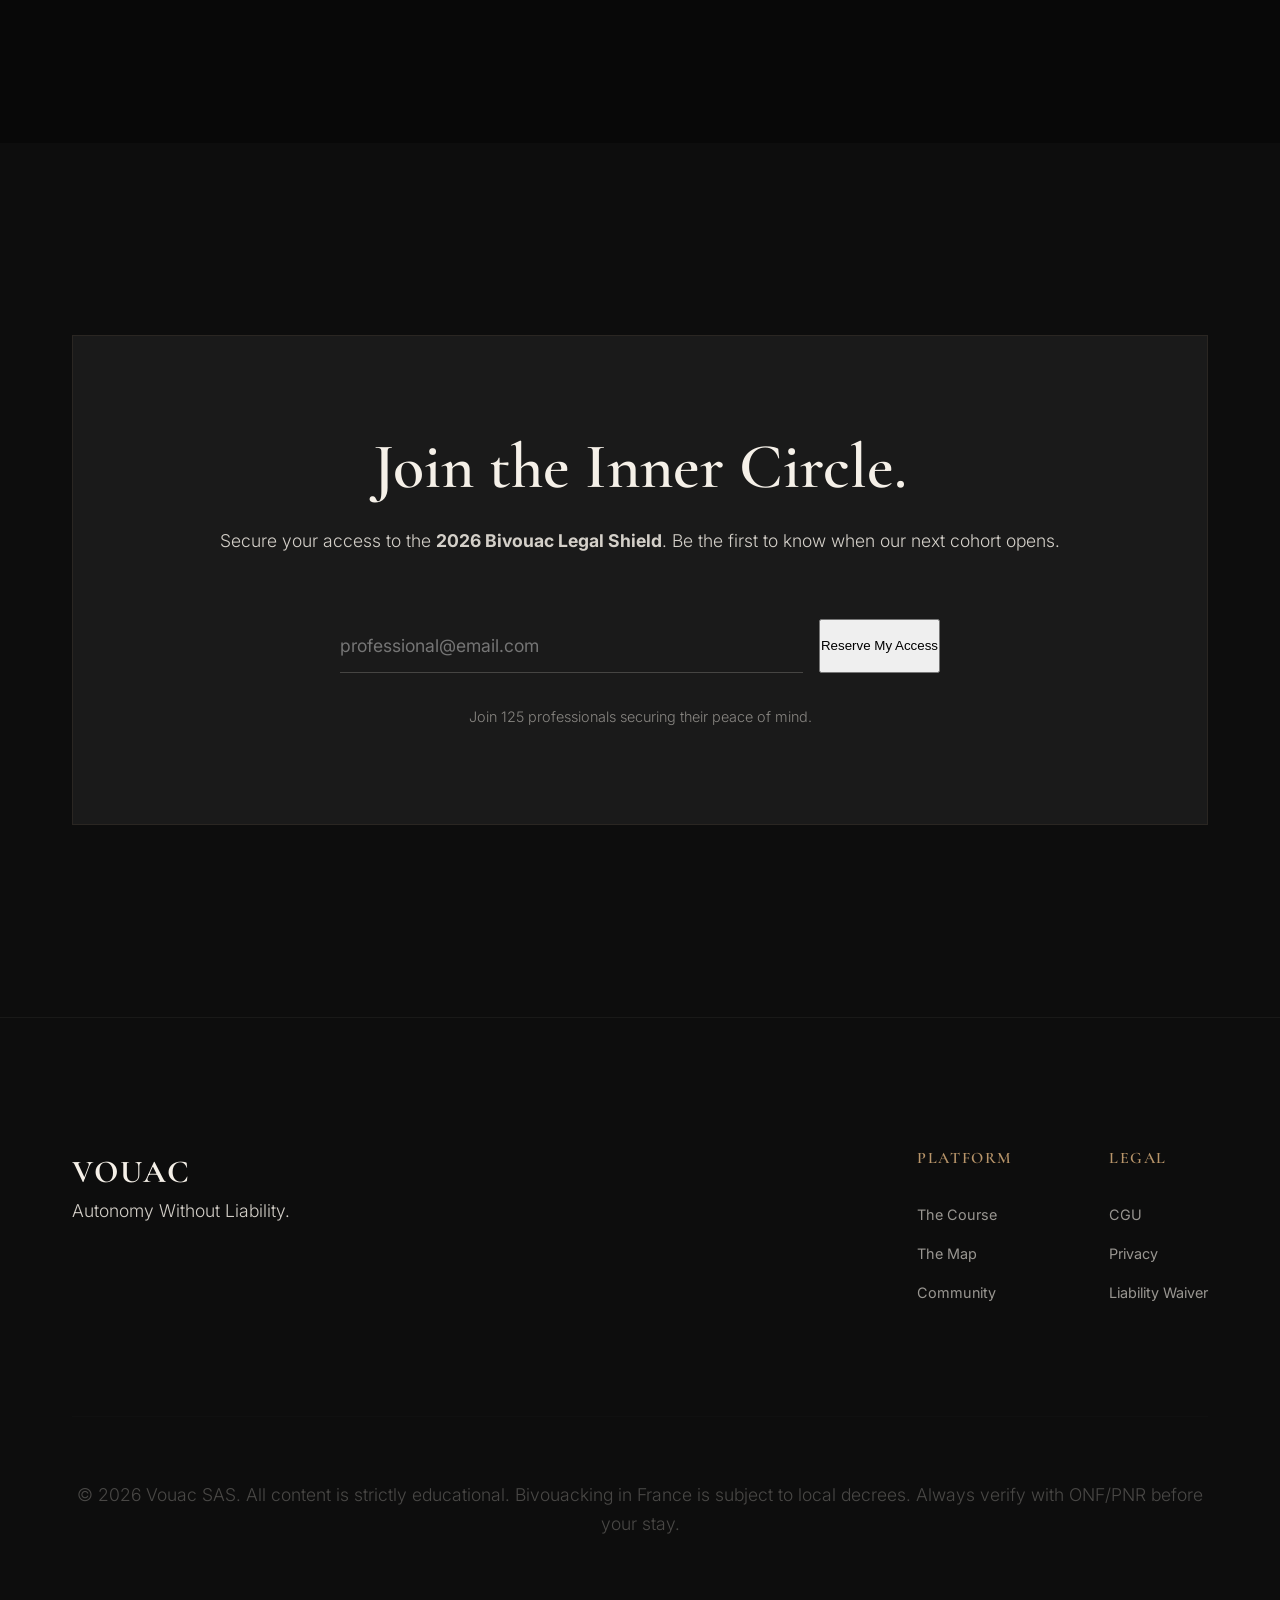
==== commit b0acd0fe: "feat: website generated by baget.ai" ====
--- a/index.html
+++ b/index.html
@@ -17,7 +17,7 @@
             <div class="nav-links">
                 <a href="#philosophy">Philosophy</a>
                 <a href="#curriculum">Curriculum</a>
-                <a href="#shield">Legal Shield</a>
+                <a href="spots.html">The Directory</a>
                 <a href="#waitlist" class="cta-nav">Secure Access</a>
             </div>
         </nav>
@@ -33,7 +33,7 @@
                 <h1>Autonomy Without Liability.</h1>
                 <p class="hero-sub">Vouac is the legal blueprint for wilderness survival in France. Mastering the wild without the 1,500€ fine.</p>
                 <div class="hero-actions">
-                    <a href="#waitlist" class="btn-primary">Get the 2026 Legal Guide</a>
+                    <a href="spots.html" class="btn-primary">Explore Verified Spots</a>
                     <a href="#philosophy" class="btn-secondary">Learn Our Philosophy</a>
                 </div>
             </div>
@@ -70,6 +70,7 @@
                         <div class="card-icon">01</div>
                         <h3>The Legal Shield</h3>
                         <p>A verified database of low-risk spots in IDF and AURA with real-time decree citations for Gendarme interactions.</p>
+                        <a href="spots.html" style="color: var(--accent-color); font-size: 0.8rem; text-decoration: none; margin-top: 1rem; display: inline-block;">View Directory &rarr;</a>
                     </div>
                     <div class="feature-card">
                         <div class="card-icon">02</div>
@@ -152,9 +153,9 @@
                 <div class="footer-nav">
                     <div class="footer-column">
                         <h4>Platform</h4>
-                        <a href="#">The Course</a>
-                        <a href="#">The Map</a>
-                        <a href="#">Community</a>
+                        <a href="#curriculum">The Course</a>
+                        <a href="spots.html">The Map</a>
+                        <a href="#shield">Community</a>
                     </div>
                     <div class="footer-column">
                         <h4>Legal</h4>
